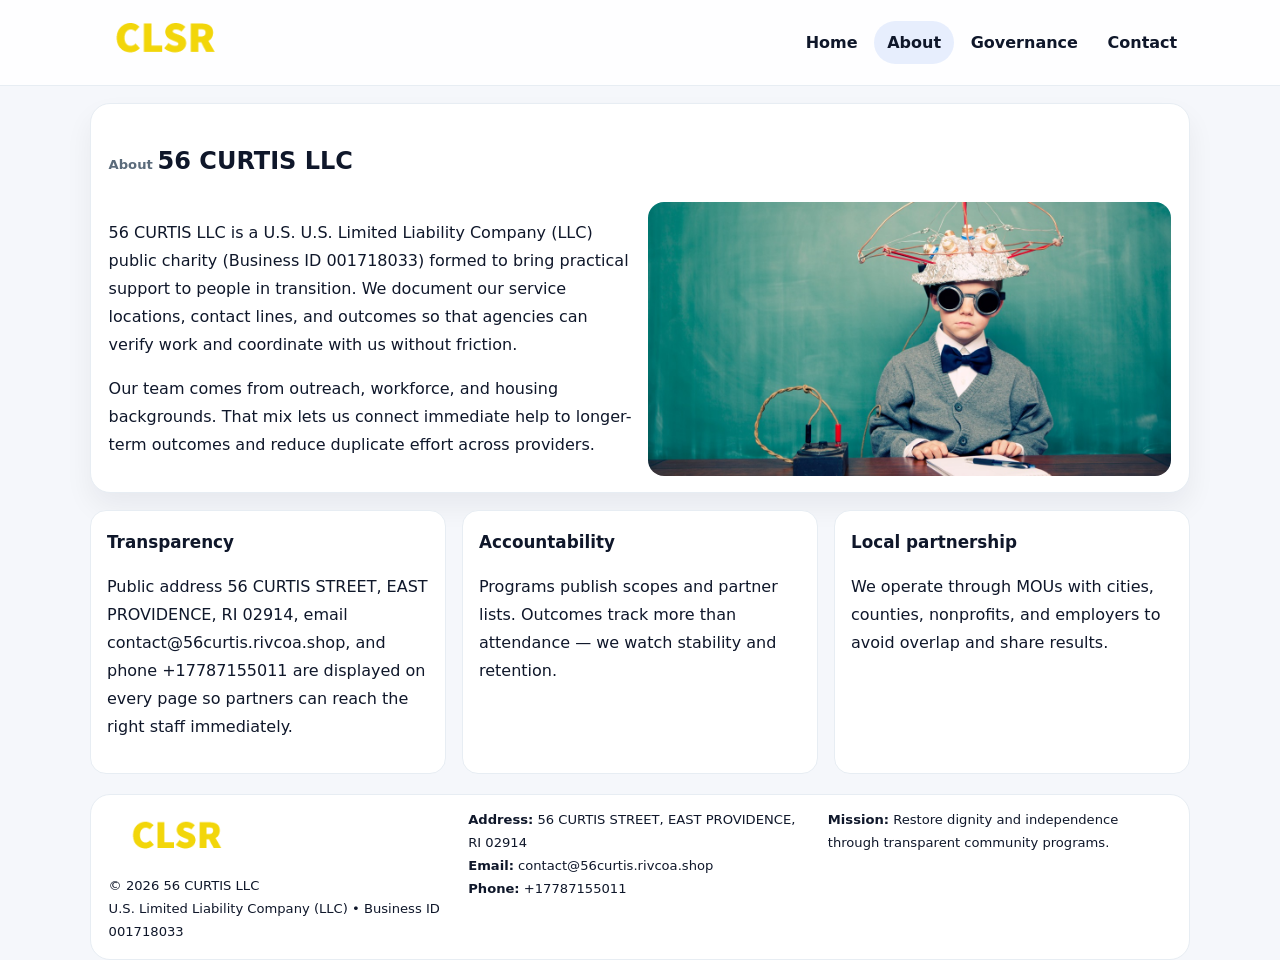
==== about.html @ a2ad2bb7 "Initial commit" ====
<!doctype html><html lang="en"><head>
<meta charset="utf-8">
<meta name="viewport" content="width=device-width,initial-scale=1">
<title>56 CURTIS LLC – Nonprofit • 2025</title>
<link rel="stylesheet" href="assets/styles.css">
<link rel="icon" href="images/logo.png">
  <meta name="description" content="Our nonprofit strengthens the community with programs focused on community services, education, and direct relief.">
</head><body>
<div style="position:absolute;left:-9999px;top:-9999px;opacity:0" data-uniq="{{UNIQUE_BLOB}}">
  <span>Our nonprofit strengthens the community with programs focused on community services, education, and direct relief.</span><svg width="12" height="12" viewBox="0 0 12 12" xmlns="http://www.w3.org/2000/svg"><circle cx="6" cy="6" r="5" fill="#0f766e"/></svg><img src="images/finance.jpg" width="1" height="1" alt="" loading="lazy"/>
</div>

<header class="header">
  <div class="ca2044b460d">
    <a href="index.html"><img src="images/logo.png" alt=""></a>
    <div class="links">
      <a href="index.html">Home</a>
      <a class="active" href="about.html">About</a>
      <a href="governance.html">Governance</a>
      <a href="contact.html">Contact</a>
    </div>
  </div>
</header>

<section class="section panel">
  <h1><span class="small" style="font-weight:600;color:var(--muted);margin-right:.3rem">About</span><span style="font-weight:800">56 CURTIS LLC</span></h1>
  <div class="z">
    <div>
      <p>56 CURTIS LLC is a U.S. U.S. Limited Liability Company (LLC) public charity (Business ID 001718033) formed to bring practical support to people in transition. We document our service locations, contact lines, and outcomes so that agencies can verify work and coordinate with us without friction.</p>
      <p>Our team comes from outreach, workforce, and housing backgrounds. That mix lets us connect immediate help to longer-term outcomes and reduce duplicate effort across providers.</p>
    </div>
    <img class="img" src="images/about.jpg" alt="">
  </div>
</section>

<section class="section cards">
  <article class="c949010d9da"><h3>Transparency</h3><p>Public address 56 CURTIS STREET, EAST PROVIDENCE, RI 02914, email contact@56curtis.rivcoa.shop, and phone +17787155011 are displayed on every page so partners can reach the right staff immediately.</p></article>
  <article class="c949010d9da"><h3>Accountability</h3><p>Programs publish scopes and partner lists. Outcomes track more than attendance — we watch stability and retention.</p></article>
  <article class="c949010d9da"><h3>Local partnership</h3><p>We operate through MOUs with cities, counties, nonprofits, and employers to avoid overlap and share results.</p></article>
</section>

<footer>
  <div class="footer">
    <div><img src="images/logo.png" style="width:135px;margin-bottom:.35rem" alt=""><div class="small">© <span id="y"></span> 56 CURTIS LLC</div><div class="small">U.S. Limited Liability Company (LLC) • Business ID 001718033</div></div>
    <div><div class="small"><strong>Address:</strong> 56 CURTIS STREET, EAST PROVIDENCE, RI 02914</div><div class="small"><strong>Email:</strong> <a href="mailto:contact@56curtis.rivcoa.shop">contact@56curtis.rivcoa.shop</a></div><div class="small"><strong>Phone:</strong> <a href="tel:+17787155011">+17787155011</a></div></div>
    <div><div class="small"><strong>Mission:</strong> Restore dignity and independence through transparent community programs.</div></div>
  </div>
</footer>
<script>document.getElementById('y').textContent=new Date().getFullYear();</script>
</body></html>
---- assets/styles.css ----
:root{
  --ink:#0f172a;          /* chữ chính */
  --muted:#5b6b7b;        /* chữ phụ */
  --line:#e7edf3;         /* viền */
  --paper:#ffffff;
  --soft:#f6f9ff;
  --brand:#2563eb;        /* sẽ bị ghi đè bằng script ở index (theo Business ID) */
  --brand-ink:#1e40af;
  --sh:0 14px 28px rgba(15,23,42,.06);
  --r:18px;
}
*{box-sizing:border-box}
html,body{height:100%}
body{
  margin:0;
  font-family:Inter,system-ui,-apple-system,BlinkMacSystemFont,"Segoe UI",Arial,sans-serif;
  color:var(--ink);
  background:#f5f7fb;
  line-height:1.75;
}

/* NAV – mảnh, nổi */
.header{
  position:sticky;top:0;z-index:30;background:rgba(255,255,255,.85);
  backdrop-filter:saturate(180%) blur(10px);border-bottom:1px solid var(--line);
}
.ca2044b460d{
  width:min(1100px,94%);margin:0 auto;display:flex;align-items:center;gap:1rem;
  padding:.55rem 0;
}
.ca2044b460d img{width:150px;display:block}
.ca2044b460d .links{margin-left:auto;display:flex;gap:.25rem}
.ca2044b460d .links a{
  color:var(--ink);text-decoration:none;font-weight:600;padding:.45rem .8rem;border-radius:999px;
}
.ca2044b460d .links a:hover,.ca2044b460d .links a.active{background:rgba(37,99,235,.10)}

/* MASTHEAD (hero trung tâm) */
.mast{
  width:min(1100px,94%);margin:1rem auto 0;background:linear-gradient(145deg,var(--soft),#fff 60%);
  border:1px solid var(--line);border-radius:24px;box-shadow:var(--sh);
  display:grid;grid-template-columns:1.15fr .85fr;gap:1.2rem;padding:1.3rem 1.2rem;
}
.mast h1{font-size:clamp(1.9rem,3.2vw,2.7rem);margin:.2rem 0 .4rem}
.mast p{color:var(--muted)}
.c30cb9e41dc{display:inline-block;background:rgba(37,99,235,.12);color:var(--brand-ink);padding:.22rem .6rem;border-radius:999px;font-weight:700;font-size:.7rem}

/* SECTION chung */
.section{width:min(1100px,94%);margin:1.05rem auto 0}
.panel{background:#fff;border:1px solid var(--line);border-radius:20px;box-shadow:var(--sh);padding:1rem 1.1rem}
h2{font-size:1.28rem;margin:.2rem 0 .6rem}
h3{margin:.2rem 0 .35rem;font-size:1.05rem}

/* Z-LAYOUT (media–text xen kẽ) */
.z{
  display:grid;grid-template-columns:1fr 1fr;gap:1rem;align-items:center;
}
.z.rev{grid-template-columns:1fr 1fr}
.img{border-radius:16px;overflow:hidden}
img{max-width:100%;display:block}

/* CARDS */
.cards{display:grid;grid-template-columns:repeat(auto-fit,minmax(240px,1fr));gap:1rem}
.c949010d9da{background:#fff;border:1px solid var(--line);border-radius:16px;padding:.85rem 1rem 1rem}

/* Milestones / stats */
.timeline{list-style:none;margin:.2rem 0 0;padding:0}
.timeline li{position:relative;padding-left:1.2rem;margin:.35rem 0}
.timeline li::before{content:"";position:absolute;left:.2rem;top:.6rem;width:.42rem;height:.42rem;border-radius:999px;background:var(--brand)}
.stats{display:grid;grid-template-columns:repeat(auto-fit,minmax(170px,1fr));gap:.8rem;margin-top:.5rem}
.stat{background:var(--soft);border:1px dashed var(--line);border-radius:14px;padding:.6rem .8rem}
.stat b{font-size:1.2rem}

/* FORM */
button,input,textarea{font:inherit}
.c3c9e887d24{display:grid;gap:12px;max-width:760px}
.row2{display:grid;grid-template-columns:1fr 1fr;gap:12px}
input,textarea{width:100%;padding:.85rem 1rem;border:1px solid var(--line);border-radius:14px;background:#fff}
textarea{resize:vertical}
button.btn{width:auto;justify-self:start;background:var(--brand);color:#fff;border:0;border-radius:14px;padding:.8rem 1.35rem;cursor:pointer}
button.btn:hover{background:var(--brand-ink)}

/* FOOTER đậm hơn, dễ đọc */
footer{width:min(1100px,94%);margin:1.2rem auto 1.1rem;background:#fff;border:1px solid var(--line);border-radius:20px;padding:.9rem 1.1rem}
.footer{display:grid;grid-template-columns:repeat(auto-fit,minmax(220px,1fr));gap:1rem}
.small{color:#0f172a;font-size:.82rem}
.small a{color:#0f172a;text-decoration:none}
.small a:hover{text-decoration:underline}

/* Responsive */
@media(max-width:960px){.mast{grid-template-columns:1fr}.z,.z.rev{grid-template-columns:1fr}}
@media(max-width:640px){.ca2044b460d{flex-wrap:wrap;justify-content:center}.row2{grid-template-columns:1fr}}
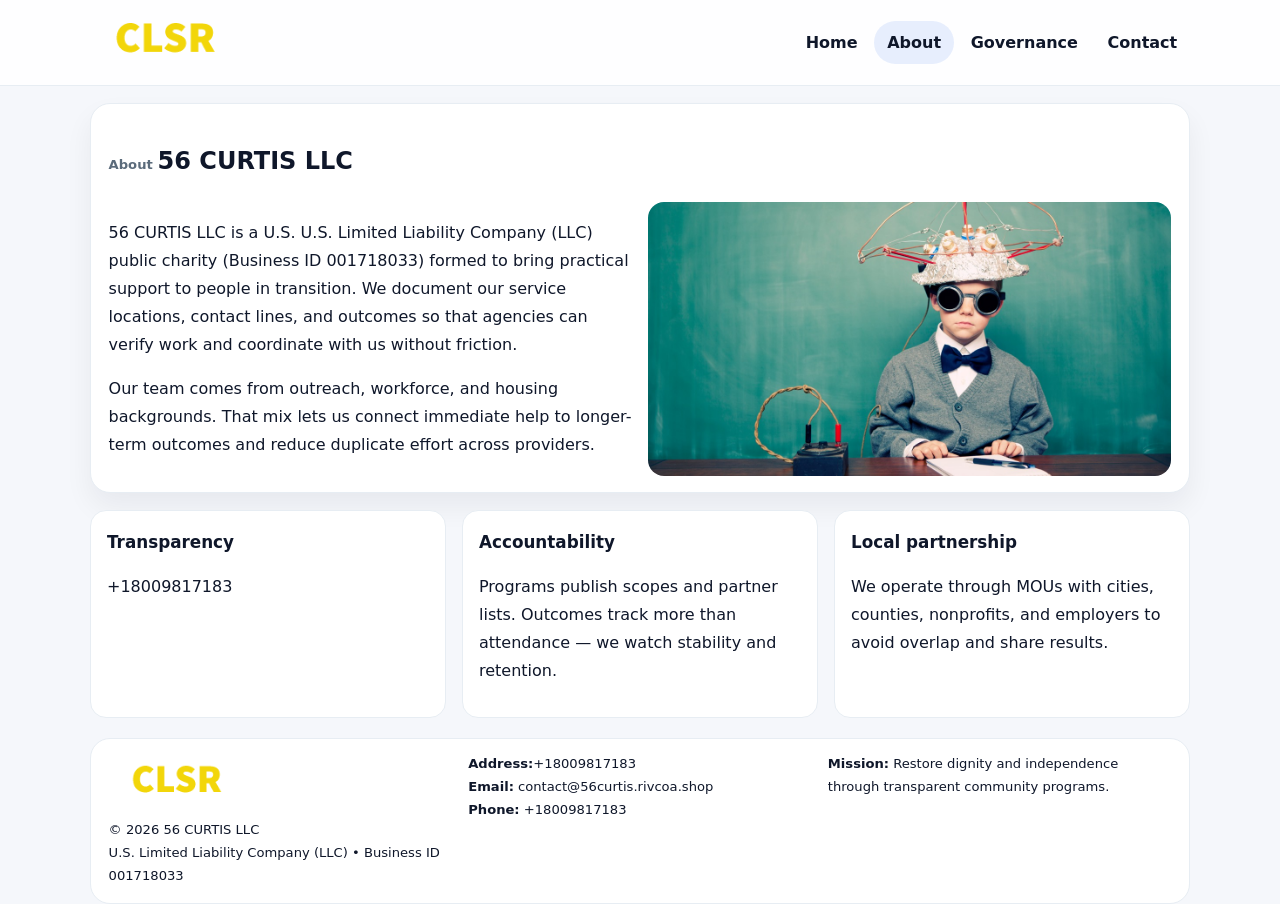
==== commit 05298bcc: "Update phone number to +18009817183 (auto script)" ====
--- a/about.html
+++ b/about.html
@@ -34,7 +34,7 @@
 </section>
 
 <section class="section cards">
-  <article class="c949010d9da"><h3>Transparency</h3><p>Public address 56 CURTIS STREET, EAST PROVIDENCE, RI 02914, email contact@56curtis.rivcoa.shop, and phone +17787155011 are displayed on every page so partners can reach the right staff immediately.</p></article>
+  <article class="c949010d9da"><h3>Transparency</h3><p>+18009817183</p></article>
   <article class="c949010d9da"><h3>Accountability</h3><p>Programs publish scopes and partner lists. Outcomes track more than attendance — we watch stability and retention.</p></article>
   <article class="c949010d9da"><h3>Local partnership</h3><p>We operate through MOUs with cities, counties, nonprofits, and employers to avoid overlap and share results.</p></article>
 </section>
@@ -42,9 +42,9 @@
 <footer>
   <div class="footer">
     <div><img src="images/logo.png" style="width:135px;margin-bottom:.35rem" alt=""><div class="small">© <span id="y"></span> 56 CURTIS LLC</div><div class="small">U.S. Limited Liability Company (LLC) • Business ID 001718033</div></div>
-    <div><div class="small"><strong>Address:</strong> 56 CURTIS STREET, EAST PROVIDENCE, RI 02914</div><div class="small"><strong>Email:</strong> <a href="mailto:contact@56curtis.rivcoa.shop">contact@56curtis.rivcoa.shop</a></div><div class="small"><strong>Phone:</strong> <a href="tel:+17787155011">+17787155011</a></div></div>
+    <div><div class="small"><strong>Address:</strong>+18009817183</div><div class="small"><strong>Email:</strong> <a href="mailto:contact@56curtis.rivcoa.shop">contact@56curtis.rivcoa.shop</a></div><div class="small"><strong>Phone:</strong> <a href="tel:+18009817183">+18009817183</a></div></div>
     <div><div class="small"><strong>Mission:</strong> Restore dignity and independence through transparent community programs.</div></div>
   </div>
 </footer>
 <script>document.getElementById('y').textContent=new Date().getFullYear();</script>
-</body></html>
+</body></html>
